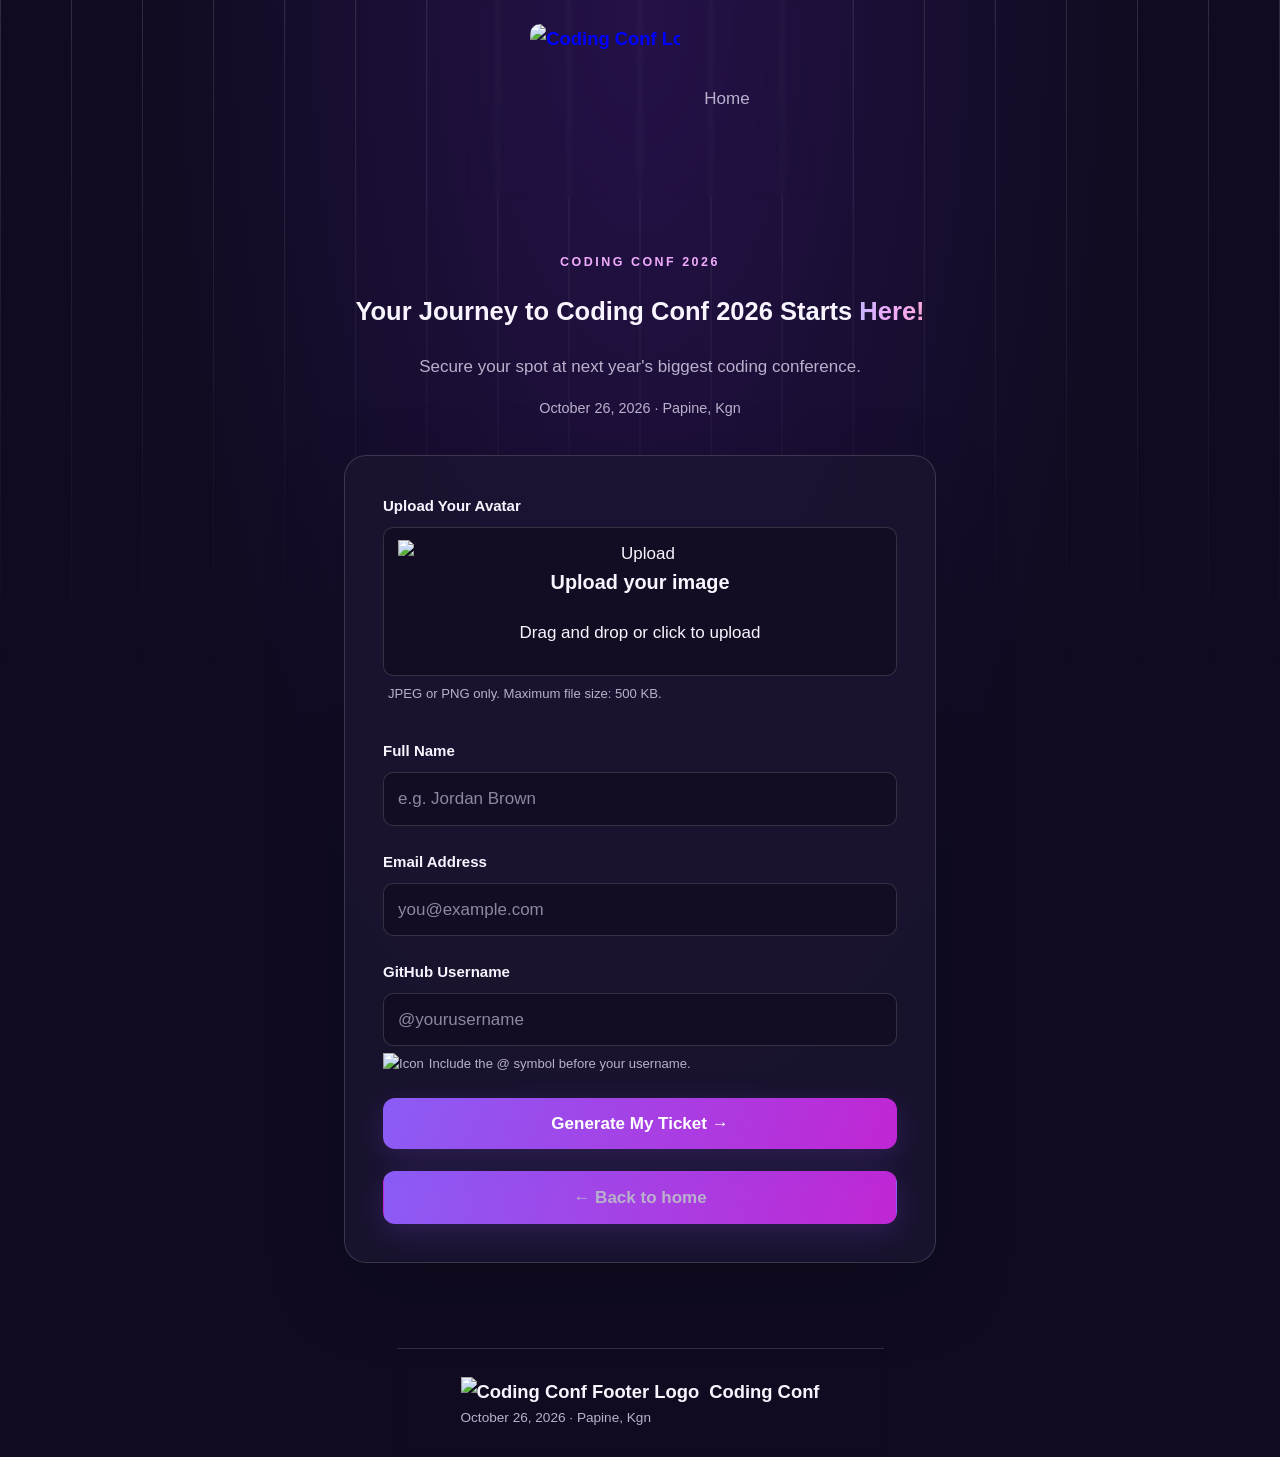
==== login.html @ df88a136 "Add files via upload" ====
<!DOCTYPE html>
<html lang="en">
<head>
    <meta charset="UTF-8">
    <meta name="viewport" content="width=device-width, initial-scale=1.0">
    <meta name="description"
          content="Register for Coding Conf 2026.">
    <title>Register | Coding Conf</title>
    <link rel="stylesheet" href="style.css">
    <script src="js/validation.js" defer></script>
</head>
<body>
<img style="z-index: -100; display:flex; position: fixed;" src="pattern-lines.svg">
<header class="site-header">
    <a class="brand" href="index.html">
        <img class="brand-icon" src="assets/logo-full.svg" alt="Coding Conf Logo">
    </a>

    <nav aria-label="Main navigation">
        <a href="index.html">Home</a>
    </nav>
</header>

<main class="form-page">
    <section class="form-intro">
        <p class="eyebrow">CODING CONF 2026</p>
        <h2>Your Journey to Coding Conf 2026 Starts <span class="gradient-text">Here!</span></h2>
        <p>
            Secure your spot at next year's biggest coding conference.
        </p>
        <p class="form-event-details">
            October 26, 2026 <span aria-hidden="true">·</span>
            Papine, Kgn
        </p>
    </section>

    <form id="registration-form" class="registration-form"
          novalidate>

        <div class="form-group">
            <div class="form-group">
                <label for="avatar">Upload Your Avatar</label>

                <span class="upload-box" id="photo">

                    <!-- Initial Upload State -->
                    <div id="upload-state">

                        <img
                                src="assets/icon-upload.svg"
                                alt="Upload"
                                style="display:block;margin:auto;">

                        <h3>Upload your image</h3>

                        <p>Drag and drop or click to upload</p>
                    </div>

                    <!-- Preview State -->
                    <div id="preview-state" style="display:none;">

                        <img
                                id="avatar-preview"
                                src=""
                                alt="Avatar Preview"
                                class="avatar-preview">

                        <div class="avatar-actions">

                            <button
                                    type="button"
                                    id="remove-image">
                                Remove image
                            </button>

                            <button
                                    type="button"
                                    id="change-image">
                                Change image
                            </button>
                        </div>
                    </div>

                    <input
                            type="file"
                            id="avatar"
                            name="avatar"
                            accept="image/jpeg,image/png"
                            hidden>

                </span>

                <!-- ADD THIS PART -->

                <small class="field-hint" id="avatar-hint">
                    <span style="display:inline-flex;">
                        <img
                                src="assets/icon-info.svg"
                                alt=""
                                style="margin-right:5px;">

                        JPEG or PNG only. Maximum file size: 500 KB.
                    </span>
                </small>

                <small
                        id="avatar-error"
                        class="error-message"
                        aria-live="polite"
                        style="
                        display:flex;
                        align-items:center;
                        gap:5px;">
                    <img
                            id="avatar-error-icon"
                            src="assets/icon-info.svg"
                            alt=""
                            style="
                                display:none;
                                width:16px;
                                height:16px;">

                    <span id="avatar-error-text"></span>
                </small>
            </div>

            <label for="full-name">Full Name</label>
            <input
                    type="text"
                    id="full-name"
                    name="fullName"
                    placeholder="e.g. Jordan Brown"
                    autocomplete="name"
                    aria-describedby="name-error"
                    required>

            <small class="error-message" id="full-name-error"
                   aria-live="polite"></small>
        </div>

        <div class="form-group">
            <label for="email">Email Address</label>
            <input
                    type="email"
                    id="email"
                    name="email"
                    placeholder="you@example.com"
                    autocomplete="email"
                    aria-describedby="email-error"
                    required>
            <small class="error-message" id="email-error"
                   aria-live="polite"></small>
        </div>

        <div class="form-group">
            <label for="github">GitHub Username</label>
            <input
                    type="text"
                    id="github"
                    name="github"
                    placeholder="@yourusername"
                    autocomplete="username"
                    aria-describedby="github-error"
                    required>
            <small class="field-hint">
                <span style="display: inline-flex;"> <img style="margin-right:5px" src="assets/icon-info.svg"
                                                          alt="Icon">Include the @ symbol before your username.</span>
            </small>
            <small class="error-message" id="github-error"
                   aria-live="polite"></small>
        </div>

        <p class="form-notice" id="form-notice"
           role="status" aria-live="polite"></p>

        <button class="button button-primary submit-button"
                type="submit">
            Generate My Ticket →
        </button>

        <a class="button button-primary back-link" href="index.html">
            ← Back to home
        </a>
    </form>
</main>
<img id="pattern-change" src="assets/pattern-lines.svg" class="bottom-left-image" alt=""></img>
<img src="assets/pattern-squiggly-line-top.svg" class="top-right-image" alt="">
<footer class="site-footer">
    <a class="brand" href="index.html">
        <img src="assets/logo-mark.svg" alt="Coding Conf Footer Logo">
        Coding Conf
    </a>
    <p>October 26, 2026 · Papine, Kgn</p>
</footer>
</body>
</html>
---- style.css ----
/* These settings make sizing easier to manage across the page */
* {
    box-sizing: border-box;
}

/* Makes scrolling to different sections look smoother */
html {
    scroll-behavior: smooth;
}

/* Main page style and the dark purple background */
body {
    display: flex;
    flex-direction: column;
    margin: 0;
    min-height: 100vh;
    background: radial-gradient(ellipse at top, rgba(109, 40, 217, 0.22), transparent 55%), #100b20;
    color: #f8f5ff;
    font-family: Arial, Helvetica, sans-serif;
    font-size: clamp(15px, 1.5vw, 17px);
    line-height: 1.6;
}

/* Stops images from going outside their containers */
img {
    display: block;
    max-width: 100%;
}
#pattern-change{
        background-image: url("assets/pattern-squiggly-line-bottom-desktop.svg");
                background-repeat: no-repeat;
                background-position: left;
                background-size: 100% 100%;
    }

/* Keeps links the same color as the rest of their text */
a {
    color: inherit;
    text-decoration: none;
}

/* Makes buttons and input fields use the same font as the page */
button,
input {
    font: inherit;
}

/* Removes the highlight that sometimes appears when tapping on a phone */
button,
a,
input {
    -webkit-tap-highlight-color: transparent;
}

/* Holds the logo and navigation links at the top */
.site-header {
 backdrop-filter: blur(2px);
    max-width: 1100px;
    margin: 0 auto;
    padding: 24px clamp(20px, 5vw, 64px);
    display: flex;
    align-items: center;
    justify-content: space-between;
    gap: 24px;
}

/* Keeps the logo icon and website name next to each other */
.brand {
    display: inline-flex;
    align-items: center;
    gap: 10px;
    font-size: 1.15rem;
    font-weight: bold;
    white-space: nowrap;
}

/* The little square beside the website name */
.brand-icon {
    display: inline-grid;
    place-items: center;
    width: 150px;
    height: 150px;
    border-radius: 10px;
    color: blue;
    font-weight: bold;
}

.gradient-text{
    background: linear-gradient(100deg,#c4b5fd, #f0abfc, #f9a8d4);
    -webkit-background-clip: text;
    background-clip: text;
    color: transparent;
}
/* Lines up the navigation links */
nav {
    display: flex;
    align-items: center;
    gap: clamp(12px, 3vw, 30px);
}

/* Gives the navigation links a softer color */
nav a {
    color: #b9b1cc;
    transition: color 0.2s;
}

/* Makes links brighter when someone hovers over them or selects them */
nav a:hover,
nav a:focus-visible {
    color: #f8f5ff;
}

/* Makes the register link look more like a button */
nav .nav-register {
    padding: 9px 16px;
    border: 1px solid rgba(255, 255, 255, 0.15);
    border-radius: 10px;
    color: #f8f5ff;
}

/* Makes sure the main content takes up the full available width */
main {
    width: 100%;
}

/* Keeps the main sections from getting too wide */
.hero,
.closing-section,
.site-footer {
    max-width: 1100px;
    margin: 0 auto;
    padding-left: clamp(20px, 5vw, 64px);
    padding-right: clamp(20px, 5vw, 64px);
}

/* The main welcome section at the top of the page */
.hero {
    min-height: 590px;
    padding-top: clamp(65px, 10vw, 120px);
    padding-bottom: 70px;
    text-align: center;
}

/* The small uppercase text above the main headings */
.eyebrow {
    margin: 0 0 18px;
    color: #f0abfc;
    font-size: 0.78rem;
    font-weight: bold;
    letter-spacing: 0.2em;
}

/* Removes the extra space at the top of headings and paragraphs */
h1,
h2,
h3,
p {
    margin-top: 0;
}

/* Sets the size and spacing for the main headings */
.hero h1,
.form-intro h1,
.success-message h1 {
    font-size: clamp(2.5rem, 7vw, 5rem);
    line-height: 1.08;
    letter-spacing: -0.045em;
}

/* Adds space below the main homepage heading */
.hero h1 {
    margin-bottom: 24px;
}

/* Keeps the descriptions from stretching too far across the page */
.hero-description {
    max-width: 620px;
    margin: 0 auto 30px;
    color: #b9b1cc;
}

/* General button style used around the website */
.button {
    display: inline-flex;
    align-items: center;
    justify-content: center;
    gap: 12px;
    min-height: 48px;
    padding: 12px 22px;
    border: 1px solid transparent;
    border-radius: 12px;
    cursor: pointer;
    font-weight: bold;
    text-align: center;
    transition: 0.2s;
}

/* Moves the button up a little when hovered over */
.button:hover {
    transform: translateY(-2px);
}

/* The main button with the purple and pink gradient */
.button-primary {
    background: linear-gradient(110deg, #8b5cf6, #c026d3);
    color: white;
    box-shadow: 0 8px 30px rgba(139, 92, 246, 0.2);
}

/* Gives the main button a stronger glow on hover */
.button-primary:hover {
    box-shadow: 0 10px 35px rgba(192, 38, 211, 0.3);
}

/* Holds the date, location and other event information */
.event-summary {
    display: flex;
    justify-content: center;
    flex-wrap: wrap;
    gap: 32px;
    margin-top: 65px;
    padding: 24px;
    border: 1px solid rgba(255, 255, 255, 0.15);
    border-radius: 18px;
    background: rgba(255, 255, 255, 0.035);
}

/* Stops each event detail from becoming too narrow */
.event-summary > div {
    min-width: 145px;
}

/* Small labels above the event details */
.detail-label {
    display: block;
    color: pink;
    font-size: 0.7rem;
    font-weight: bold;
    letter-spacing: 0.13em;
}

/* Makes the actual event details stand out */
.event-summary p {
    margin: 5px 0 0;
    font-weight: bold;
}

/* The section that explains what the event is about */
.about-section {
    padding-top: 60px;
    padding-bottom: 80px;
    text-align: center;
}

/* Sets the size of the headings in the about and closing sections */
.about-section h2,
.closing-section h2 {
    font-size: clamp(2rem, 5vw, 3.3rem);
    line-height: 1.15;
}

/* Leaves some room between the section description and the cards */
.section-description {
    margin-bottom: 42px;
}

.bottom-left-image {
    position: fixed;
    bottom: 0;
    left: 0;

    width: 350px;
    height: auto;

    z-index: -100;
}

.top-right-image {
    position: fixed;
    top: 0;
    right: 0;

    width: 350px;
    height: auto;

    z-index: -100;
}
/* The final section encouraging visitors to register */
.closing-section {
    padding-top: 60px;
    padding-bottom: 90px;
    text-align: center;
}

/* Gives the closing section paragraph a softer color */
.closing-section > p:not(.eyebrow) {
    color: #b9b1cc;
}

/* Keeps the registration page from getting too wide */
.form-page {
    max-width: 720px;
    margin: 0 auto;
    padding: 55px clamp(20px, 5vw, 64px) 85px;
}

/* Centers the introduction above the registration form */
.form-intro {
    margin-bottom: 35px;
    text-align: center;
}

/* Adds some room below the registration page heading */
.form-intro h1 {
    margin-bottom: 20px;
}

/* Softens the text explaining how to register */
.form-intro > p:not(.eyebrow) {
    color: #b9b1cc;
}

/* Makes the event details slightly smaller on the form page */
.form-event-details {
    font-size: 0.9rem;
}

/* The main box containing all the registration fields */
.registration-form {
    padding: clamp(22px, 5vw, 38px);
    border: 1px solid rgba(255, 255, 255, 0.15);
    border-radius: 22px;
    background: rgba(28, 21, 49, 0.82);
    box-shadow: 0 25px 80px rgba(0, 0, 0, 0.18);
}

/* Adds space between each form field */
.form-group {
    margin-bottom: 24px;
}

/* Makes the field labels easier to notice */
.form-group label {
    display: block;
    margin-bottom: 9px;
    font-size: 0.94rem;
    font-weight: bold;
}

/* Styles the boxes where visitors enter their information */
.form-group input, #photo {
    display: block;
    width: 100%;
    min-height: 49px;
    padding: 12px 14px;
    border: 1px solid rgba(255, 255, 255, 0.15);
    border-radius: 10px;
    outline: none;
    background: #120d22;
    color: #f8f5ff;
    transition: 0.2s;
}

/* Makes placeholder text visible without being too bright */
.form-group input::placeholder {
    color: #8f86a4;
}

/* Highlights the input box when someone clicks into it */
.form-group input:focus {
    border-color: #a78bfa;
    box-shadow: 0 0 0 3px rgba(167, 139, 250, 0.15);
}

/* Turns the input border red when the field has an error */
.form-group input[aria-invalid="true"] {
    border-color: #fca5a5;
}

.upload-box {
  border-radius: 16px;
  padding: 35px 20px;
  text-align: center;
  transition: 0.3s ease;
}

/* Extra information shown underneath a form field */
.field-hint {
    display: block;
    margin-top: 7px;
    color: #b9b1cc;
    font-size: 0.82rem;
}

/* Shows the error message below a field */
.error-message {
    display: block;
    margin-top: 5px;
    color: #fca5a5;
    font-size: 0.85rem;
}



/* General error message for problems with the whole form */
.form-notice {
    color: #fca5a5;
    font-size: 0.9rem;
}

/* Makes the submit button stretch across the form */
.submit-button {
    width: 100%;
    border: 0;
}

/* Link that takes visitors back to the previous page */
.back-link {
    display: block;
    margin-top: 22px;
    color: #b9b1cc;
    text-align: center;
}

/* Brightens the back link when someone hovers over it */
.back-link:hover {
    color: #f8f5ff;
}

/* Keeps the ticket page centered and easy to read */
.ticket-page {
    max-width: 900px;
    margin: 0 auto;
    padding: 55px clamp(20px, 5vw, 64px) 90px;
}

/* Centers the message shown after registration is successful */
.success-message {
    margin-bottom: 40px;
    text-align: center;
}

/* Sets a more suitable heading size for the success page */
.success-message h1 {
    font-size: clamp(2rem, 5vw, 3.6rem);
}

/* Makes the text under the success message less prominent */
.success-message > p {
    color: #b9b1cc;
}

#ticket-section{
    background-image: url("assets/pattern-ticket.svg");
        background-repeat: no-repeat;
        background-position: center;
        background-size: 100% 100%;
}
/* The main ticket card with its glass-like background */
.ticket-card {
    position: relative;
    overflow: hidden;
    padding: clamp(22px, 5vw, 40px);


    backdrop-filter: blur(2px);
    -webkit-backdrop-filter: blur(18px);
}

/* Lines up the top, bottom and attendee information inside the ticket */
.ticket-top,
.ticket-bottom,
.attendee-details {
    display: flex;
    align-items: center;
    justify-content: space-between;
    gap: 20px;
}

/* The small ticket type label in the top corner */
.ticket-badge {
    padding: 7px 10px;
    border: 1px solid rgba(255, 255, 255, 0.15);
    border-radius: 8px;
    color: #f0abfc;
    font-size: 0.68rem;
    font-weight: bold;
    letter-spacing: 0.08em;
}

/* Gives the event name and location room inside the ticket */
.ticket-event {
    padding: 15px 0 65px;
}

/* Makes the event name stand out on the ticket */
.ticket-event h2 {
    margin-bottom: 8px;
    font-size: clamp(1.6rem, 4vw, 2.4rem);
}

/* Styles the date and location below the event name */
.ticket-event p {
    margin-bottom: 0;
    color: #b9b1cc;
}

/* Holds the attendee photo, name and ticket number */
.attendee-details {
    justify-content: flex-start;
    padding: 28px 0;
}
#avatar{
    display:none !important;
}


.avatar-preview{
    width:70px;
    height:70px;
    object-fit:cover;
    border-radius:12px;
    display:block;
    margin:auto;
}

.avatar-actions{
    display:flex;
    justify-content:center;
    gap:10px;
    margin-top:10px;
}

.avatar-actions button{
    background:#4b466a;
    color:white;
    border:none;
    border-radius:5px;
    padding:6px 12px;
    cursor:pointer;
}

.drag-over{
    border:2px dashed hsl(7, 88%, 67%);
    background:rgba(245,116,99,.1);
}

/* The attendee's profile picture on the ticket */
.ticket-avatar {
    flex-shrink: 0;
    width: 76px;
    height: 76px;
    border: 2px solid rgba(255, 255, 255, 0.6);
    border-radius: 50%;
    background: #29203f;
    object-fit: cover;
}

/* Allows the attendee information to use the remaining space */
.attendee-info {
    min-width: 0;
    flex: 1;
}

/* Stops long names from breaking the ticket layout */
.attendee-info h3 {
    overflow-wrap: anywhere;
    margin: 4px 0;
    font-size: clamp(1rem, 3vw, 1.4rem);
}

/* Gives the attendee email address a pink color */
.attendee-info a {
    color: #f0abfc;
    overflow-wrap: anywhere;
}

/* Keeps the ticket number aligned to the right */
.ticket-number {
    position: absolute;
    right: 20px;
    top: 42%;
    transform: translateY(-50%);
    align-items: right;
    flex-shrink: 0;
    transform: rotate(90deg);
    text-align: right;
}

/* Makes the ticket number easy to find */
.ticket-number p {
    margin: 5px 0 0;
    font-size: 1.25rem;
    font-weight: bold;
}



/* Lines up the buttons underneath the ticket */
.ticket-actions {
    display: flex;
    justify-content: center;
    flex-wrap: wrap;
    gap: 14px;
    margin-top: 30px;
}

/* The footer with the final links and copyright text */
.site-footer {
    margin-top: auto;
    justify-content: space-between;
    flex-wrap: wrap;
    gap: 16px;
    padding-top: 28px;
    padding-bottom: 28px;
    border-top: 1px solid rgba(255, 255, 255, 0.15);
    backdrop-filter: blur(2px);
}

/* Keeps footer text small and muted */
.site-footer p {
    margin: 0;
    color: #b9b1cc;
    font-size: 0.85rem;
}

/* Puts the copyright on its own line */
.copyright {
    width: 100%;
}

/* Stops headings from overflowing when the text is long */
h1,
h2,
h3 {
    overflow-wrap: break-word;
}

/* Adds some space above focused links, buttons and inputs when scrolling */
button,
a,
input {
    scroll-margin-top: 20px;
}

/* Adds a clear outline when navigating with a keyboard */
a:focus-visible,
button:focus-visible,
input:focus-visible {
    outline: 3px solid #f0abfc;
    outline-offset: 4px;
}

/* Adjusts the layout for tablets and smaller screens */
@media (max-width: 700px) {

    /* Moves the header items towards the top */
    .site-header {
        align-items: flex-start;
    }

    /* Allows navigation links to move onto another line */
    .site-header nav {
        flex-wrap: wrap;
        justify-content: flex-end;
    }

    /* Stacks the feature cards into a single column */
    .feature-grid {
        grid-template-columns: 1fr;
    }

    /* Lets the hero section take up only the space it needs */
    .hero {
        min-height: auto;
    }

    /* Brings the event details a little closer together */
    .event-summary {
        gap: 22px;
    }

    /* Makes the event detail items narrower on smaller screens */
    .event-summary > div {
        min-width: 120px;
    }

    /* Stacks the footer content neatly */
    .site-footer {
        align-items: flex-start;
        flex-direction: column;
    }

    /* Lets the copyright text fit its content */
    .copyright {
        width: auto;
    }
}
#ticket-header{
    margin: 0;
    max-width: 11000px;
    background: radial-gradient(ellipse at top, rgba(109, 40, 217, 0.22), transparent 55%), #100b20;
    color: #f8f5ff;
    font-family: Arial, Helvetica, sans-serif;
    font-size: clamp(15px, 1.5vw, 17px);
    line-height: 1.6;
}
#ticket-footer{
    background: radial-gradient(ellipse at top, rgba(109, 40, 217, 0.22), transparent 55%), #100b20;
    color: #f8f5ff
    font-family: Arial, Helvetica, sans-serif;
    font-size: clamp(15px, 1.5vw, 17px);
}

@media screen and (max-width: 620px) {
    #ticket-section{
        background-image: url("assets/pattern-ticket.svg");
            background-repeat: no-repeat;
            background-position: center;
            background-size: 100% 100%;
    }
    #pattern-change{
        background-image: url("assets/pattern-squiggly-line-bottom-mobile-tablet.svg");
                background-repeat: no-repeat;
                background-position: left;
                background-size: 100% 100%;
    }

    .ticket-event {
        padding: 25px 0 5px;
    }
    .ticket-card {
       transform: scale(0.7);
               transform-origin: top left;
               width: 142.857%;
    }
}
/* Extra changes for smaller mobile phones */
@media (max-width: 480px) {

    #ticket-section{
            background-image: url("assets/pattern-ticket.svg");
                background-repeat: no-repeat;
                background-position: center;
                background-size: 100% 100%;
        }

        .ticket-event {
            padding: 25px 0 5px;
        }

    /* Puts the logo above the navigation links */
    .site-header {
        flex-direction: column;
        gap: 18px;
    }

    /* Aligns the navigation links to the left */
    .site-header nav {
        justify-content: flex-start;
        gap: 16px;
    }

    /* Reduces the space above the hero heading */
    .hero {
        padding-top: 60px;
    }

    /* Stacks the event details vertically */
    .event-summary {
        flex-direction: column;
        align-items: flex-start;
        gap: 18px;
        text-align: left;
    }

    /* Makes each event detail take up the full width */
    .event-summary > div {
        width: 100%;
    }

    /* Stacks the ticket header items on small screens */
    .ticket-top {
        align-items: flex-start;
        flex-direction: column;
    }

    /* Allows attendee details to wrap when space is limited */
    .attendee-details {
        flex-wrap: wrap;
    }

    /* Moves the ticket number towards the right */
    .ticket-number {
        margin-left: auto;
    }

    /* Adds space between the bottom ticket details */
    .ticket-bottom {
        gap: 20px;
    }

    /* Makes the ticket buttons full width on phones */
    .ticket-actions .button {
        width: 100%;
    }
}
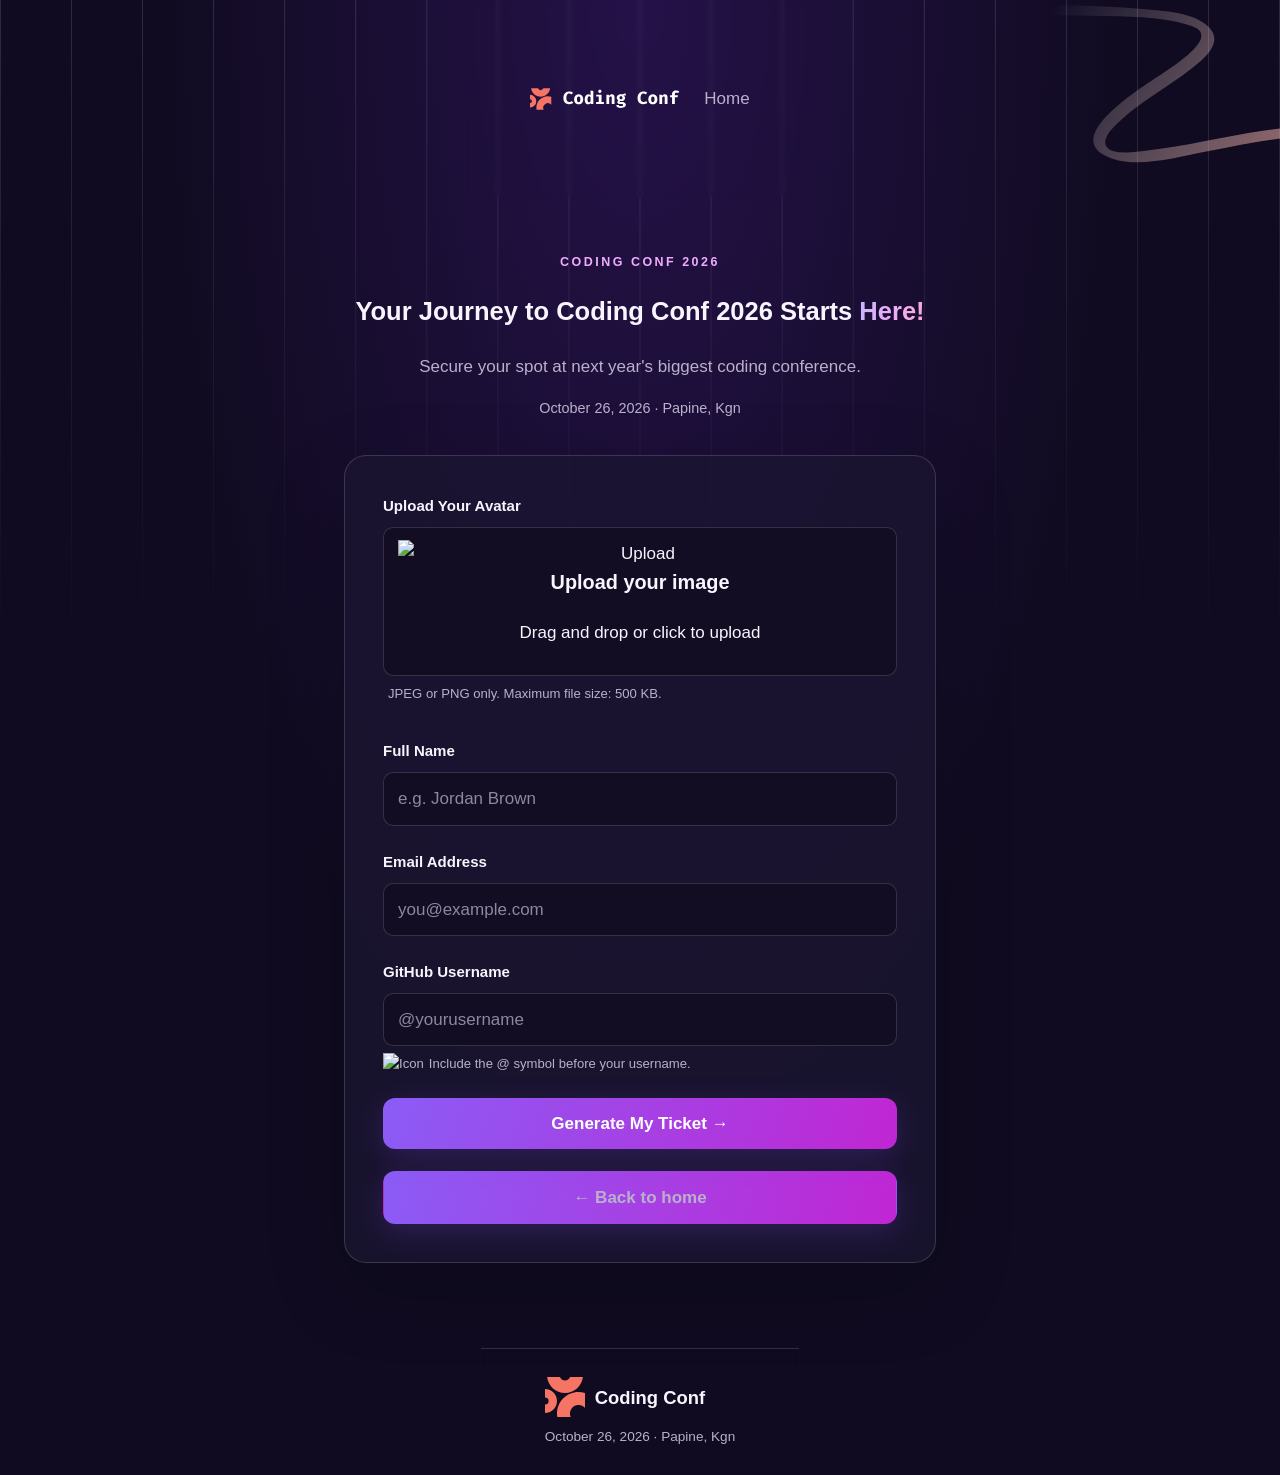
==== commit da3bf169: "Add avatar upload hint to registration form Added file upload hint for avatar image in registration " ====
--- a/login.html
+++ b/login.html
@@ -7,13 +7,13 @@
           content="Register for Coding Conf 2026.">
     <title>Register | Coding Conf</title>
     <link rel="stylesheet" href="style.css">
-    <script src="js/validation.js" defer></script>
+    <script src="validation.js" defer></script>
 </head>
 <body>
 <img style="z-index: -100; display:flex; position: fixed;" src="pattern-lines.svg">
 <header class="site-header">
     <a class="brand" href="index.html">
-        <img class="brand-icon" src="assets/logo-full.svg" alt="Coding Conf Logo">
+        <img class="brand-icon" src="logo-full.svg" alt="Coding Conf Logo">
     </a>
 
     <nav aria-label="Main navigation">
@@ -184,10 +184,10 @@
     </form>
 </main>
 <img id="pattern-change" src="assets/pattern-lines.svg" class="bottom-left-image" alt=""></img>
-<img src="assets/pattern-squiggly-line-top.svg" class="top-right-image" alt="">
+<img src="pattern-squiggly-line-top.svg" class="top-right-image" alt="">
 <footer class="site-footer">
     <a class="brand" href="index.html">
-        <img src="assets/logo-mark.svg" alt="Coding Conf Footer Logo">
+        <img src="logo-mark.svg" alt="Coding Conf Footer Logo">
         Coding Conf
     </a>
     <p>October 26, 2026 · Papine, Kgn</p>
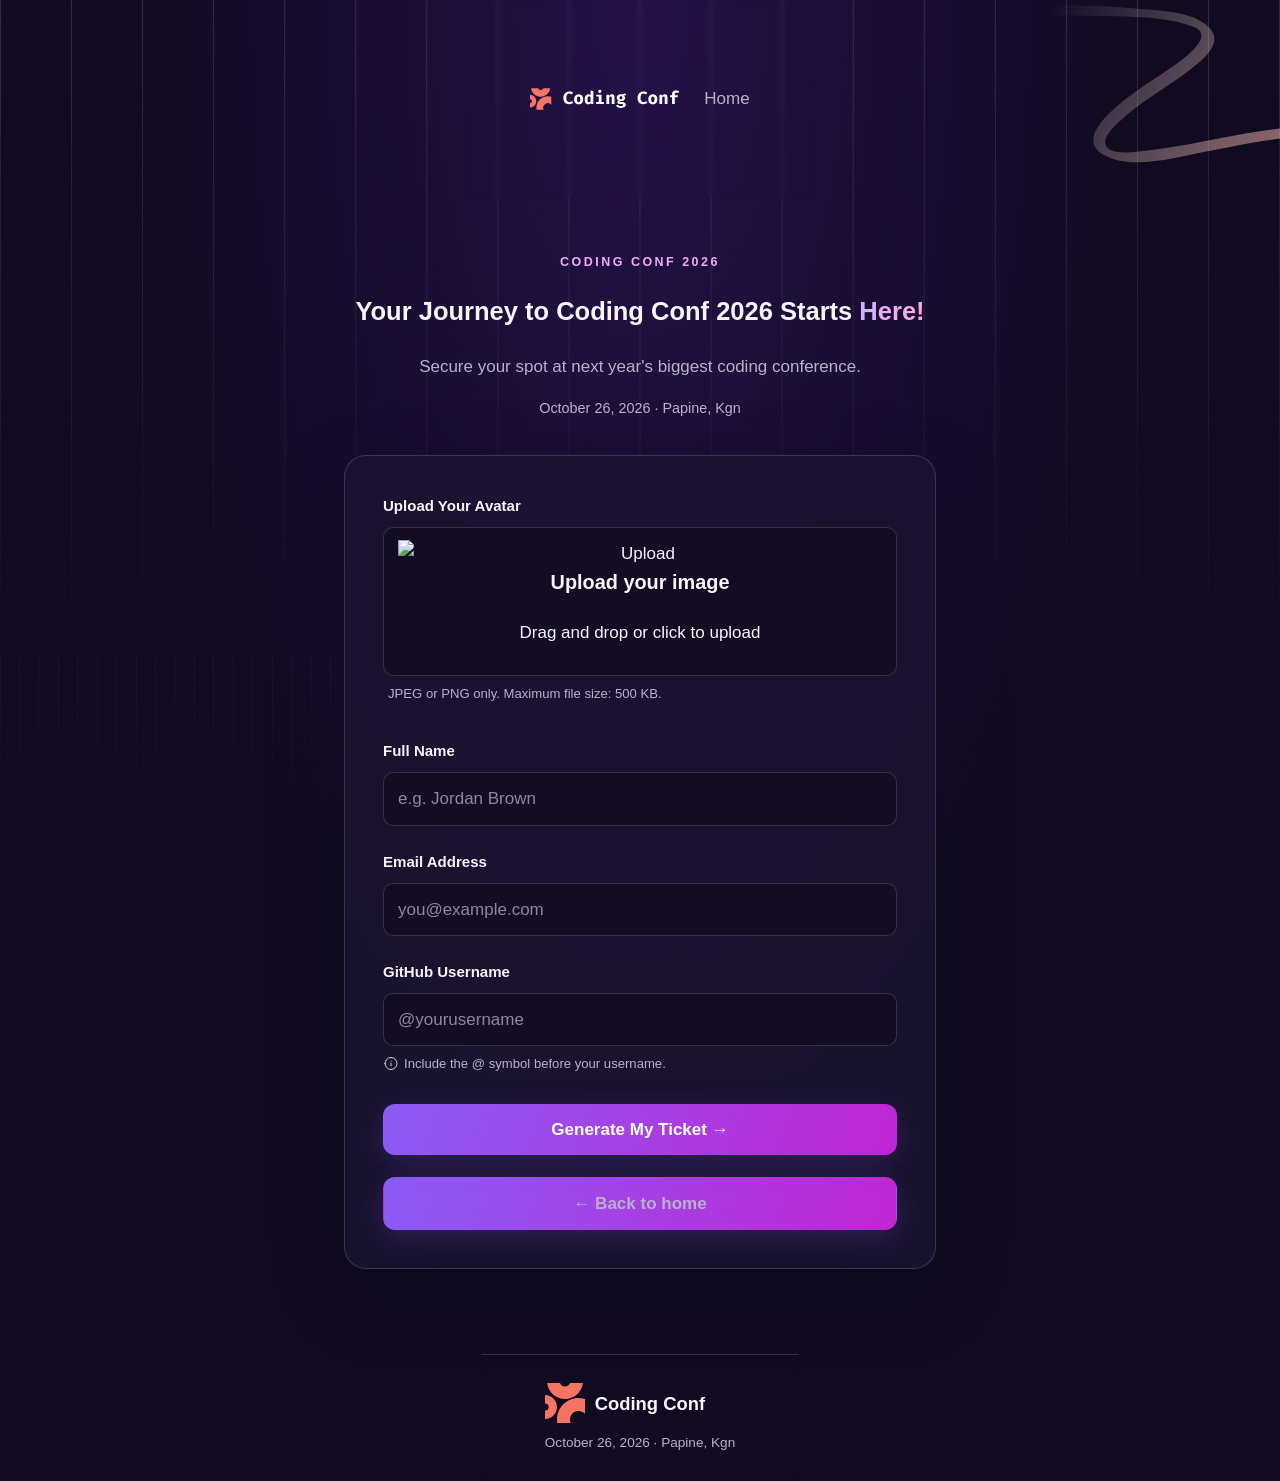
==== commit 320654be: "Update login.html" ====
--- a/login.html
+++ b/login.html
@@ -163,7 +163,7 @@
                     aria-describedby="github-error"
                     required>
             <small class="field-hint">
-                <span style="display: inline-flex;"> <img style="margin-right:5px" src="assets/icon-info.svg"
+                <span style="display: inline-flex;"> <img style="margin-right:5px" src="icon-info.svg"
                                                           alt="Icon">Include the @ symbol before your username.</span>
             </small>
             <small class="error-message" id="github-error"
@@ -183,7 +183,7 @@
         </a>
     </form>
 </main>
-<img id="pattern-change" src="assets/pattern-lines.svg" class="bottom-left-image" alt=""></img>
+<img id="pattern-change" src="pattern-lines.svg" class="bottom-left-image" alt=""></img>
 <img src="pattern-squiggly-line-top.svg" class="top-right-image" alt="">
 <footer class="site-footer">
     <a class="brand" href="index.html">
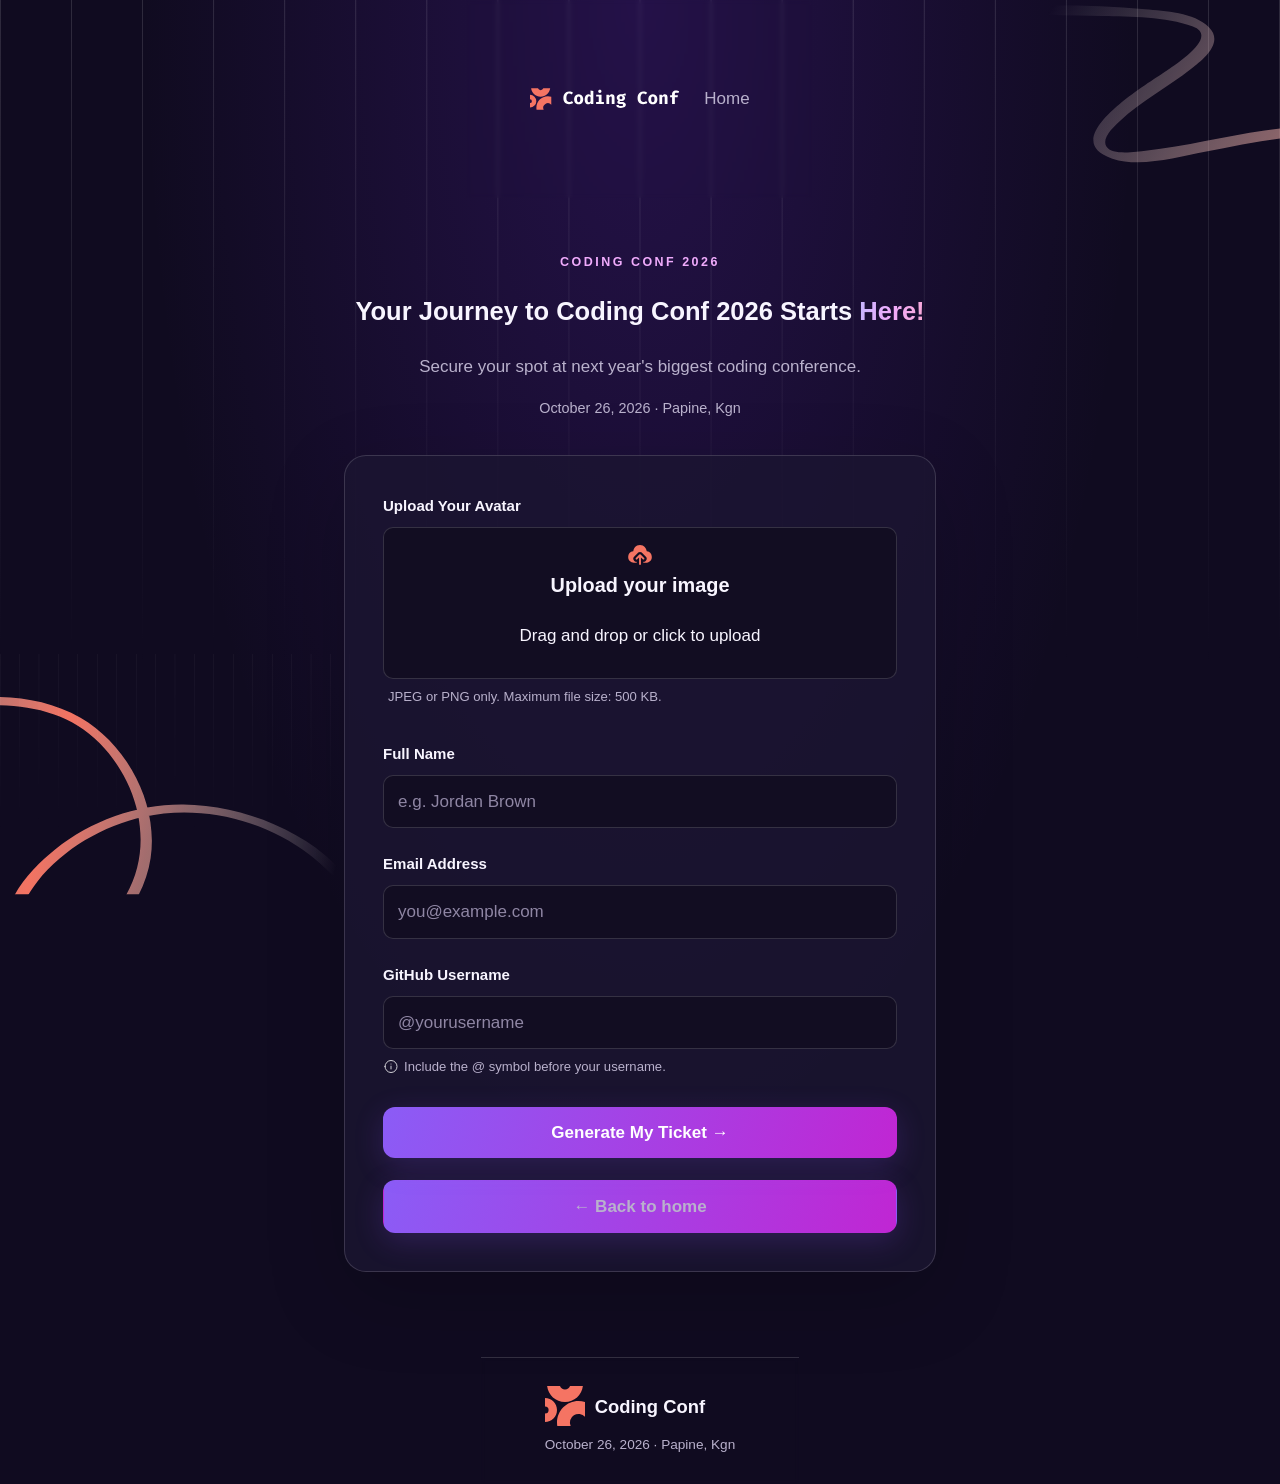
==== commit ed3fac8f: "Update login.html" ====
--- a/login.html
+++ b/login.html
@@ -47,7 +47,7 @@
                     <div id="upload-state">
 
                         <img
-                                src="assets/icon-upload.svg"
+                                src="icon-upload.svg"
                                 alt="Upload"
                                 style="display:block;margin:auto;">
 
--- a/style.css
+++ b/style.css
@@ -27,7 +27,7 @@
     max-width: 100%;
 }
 #pattern-change{
-        background-image: url("assets/pattern-squiggly-line-bottom-desktop.svg");
+        background-image: url("pattern-squiggly-line-bottom-desktop.svg");
                 background-repeat: no-repeat;
                 background-position: left;
                 background-size: 100% 100%;
@@ -451,7 +451,7 @@
 }
 
 #ticket-section{
-    background-image: url("assets/pattern-ticket.svg");
+    background-image: url("pattern-ticket.svg");
         background-repeat: no-repeat;
         background-position: center;
         background-size: 100% 100%;
@@ -714,13 +714,13 @@
 
 @media screen and (max-width: 620px) {
     #ticket-section{
-        background-image: url("assets/pattern-ticket.svg");
+        background-image: url("pattern-ticket.svg");
             background-repeat: no-repeat;
             background-position: center;
             background-size: 100% 100%;
     }
     #pattern-change{
-        background-image: url("assets/pattern-squiggly-line-bottom-mobile-tablet.svg");
+        background-image: url("Pattern-squiggly-line-bottom-mobile-tablet.svg");
                 background-repeat: no-repeat;
                 background-position: left;
                 background-size: 100% 100%;
@@ -739,7 +739,7 @@
 @media (max-width: 480px) {
 
     #ticket-section{
-            background-image: url("assets/pattern-ticket.svg");
+            background-image: url("pattern-ticket.svg");
                 background-repeat: no-repeat;
                 background-position: center;
                 background-size: 100% 100%;
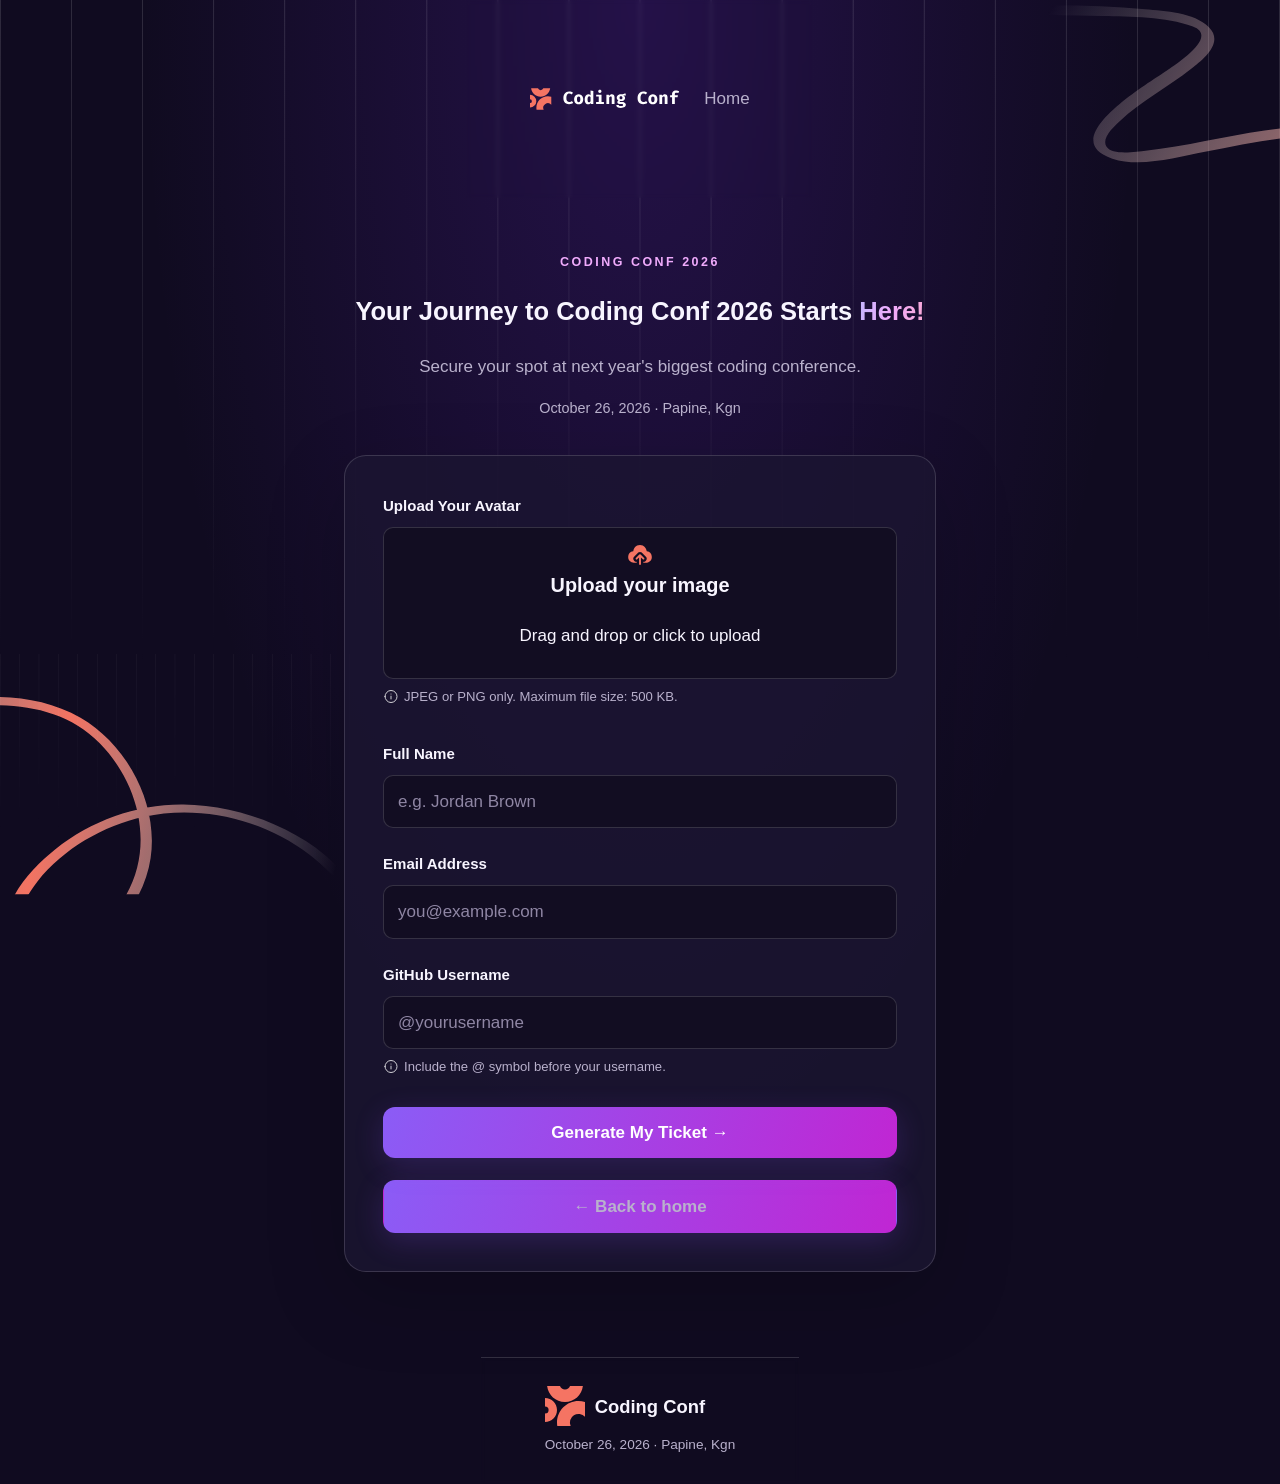
==== commit b4dd1bb0: "Fix HTML encoding issues in login.html" ====
--- a/login.html
+++ b/login.html
@@ -95,7 +95,7 @@
                 <small class="field-hint" id="avatar-hint">
                     <span style="display:inline-flex;">
                         <img
-                                src="assets/icon-info.svg"
+                                src="icon-info.svg"
                                 alt=""
                                 style="margin-right:5px;">
 
@@ -113,7 +113,7 @@
                         gap:5px;">
                     <img
                             id="avatar-error-icon"
-                            src="assets/icon-info.svg"
+                            src="icon-info.svg"
                             alt=""
                             style="
                                 display:none;
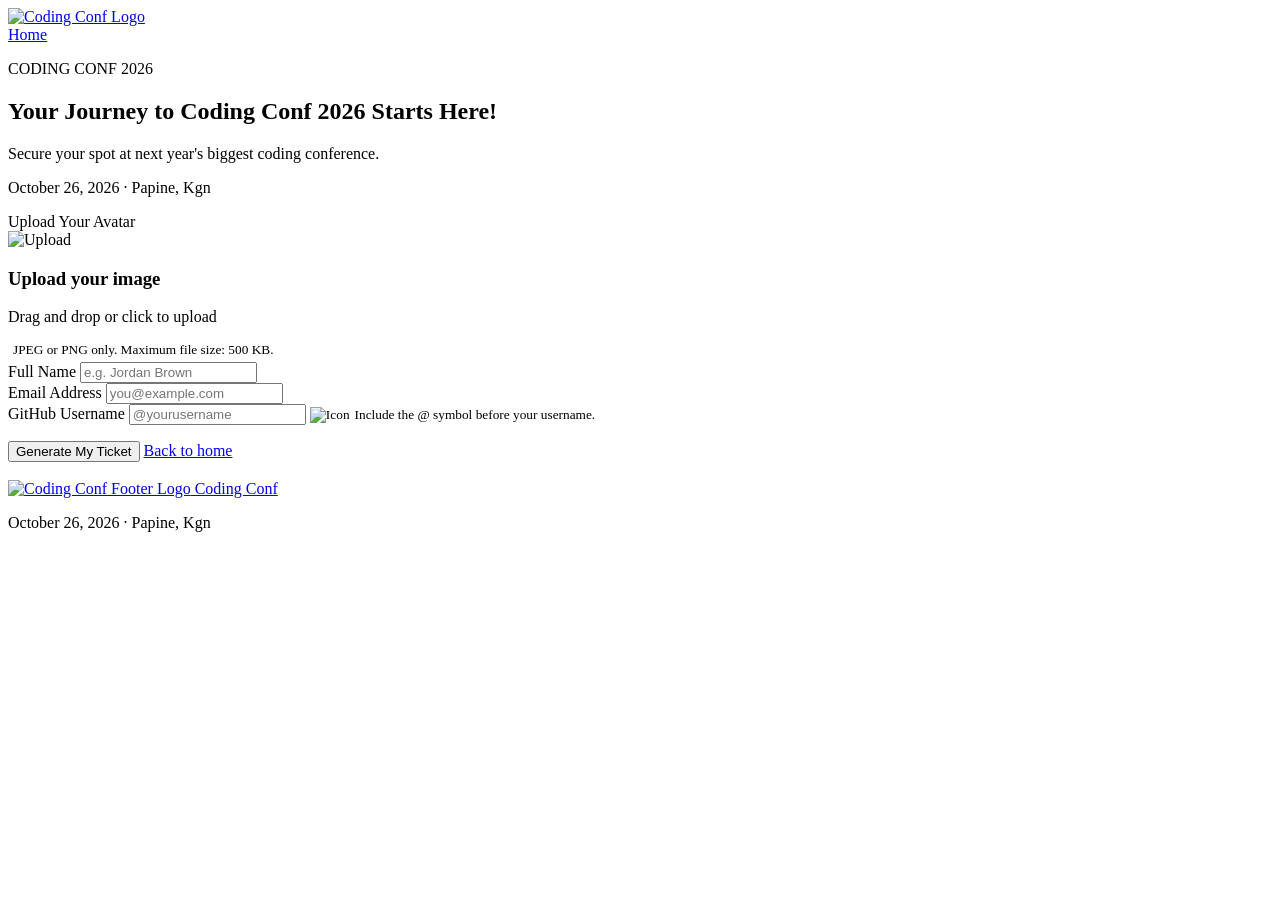
==== commit 91dac1f3: "Add files via upload" ====
--- a/login.html
+++ b/login.html
@@ -5,82 +5,128 @@
     <meta name="viewport" content="width=device-width, initial-scale=1.0">
     <meta name="description"
           content="Register for Coding Conf 2026.">
+
+    <!-- Page title, stylesheet, and form validation script -->
     <title>Register | Coding Conf</title>
-    <link rel="stylesheet" href="style.css">
-    <script src="validation.js" defer></script>
+    <link rel="stylesheet" href="../css/style.css">
+    <script src="../js/validation.js" defer></script>
+
+    <!-- Registration page background styling -->
+    <style>
+        body {
+            background-image: url("../assets/background-desktop.png");
+            background-repeat: no-repeat;
+            background-size: cover;
+            background-attachment: fixed;
+        }
+    </style>
 </head>
+
 <body>
-<img style="z-index: -100; display:flex; position: fixed;" src="pattern-lines.svg">
+
+<!-- Decorative background pattern -->
+<img style="z-index: -100; display:flex; position: fixed;"
+     src="../assets/pattern-lines.svg">
+
+<!-- HEADER / NAVIGATION  -->
 <header class="site-header">
+
+    <!-- Website logo linking to the home page -->
     <a class="brand" href="index.html">
-        <img class="brand-icon" src="logo-full.svg" alt="Coding Conf Logo">
+        <img class="brand-icon" src="../assets/logo-full.svg"
+             alt="Coding Conf Logo">
     </a>
 
+    <!-- Navigation link allowing visitors to return home -->
     <nav aria-label="Main navigation">
-        <a href="index.html">Home</a>
+        <a class="nav-register button" href="index.html">Home</a>
     </nav>
+
 </header>
 
+
+<!-- MAIN REGISTRATION CONTENT  -->
 <main class="form-page">
+
+    <!-- Introduction and event information -->
     <section class="form-intro">
+
+        <!-- Conference identification and registration heading -->
         <p class="eyebrow">CODING CONF 2026</p>
-        <h2>Your Journey to Coding Conf 2026 Starts <span class="gradient-text">Here!</span></h2>
+
+        <h2>
+            Your Journey to Coding Conf 2026 Starts
+            <span class="gradient-text">Here!</span>
+        </h2>
+
+        <!-- Brief explanation encouraging visitors to register -->
         <p>
             Secure your spot at next year's biggest coding conference.
         </p>
+
+        <!-- Conference date and location -->
         <p class="form-event-details">
             October 26, 2026 <span aria-hidden="true">·</span>
             Papine, Kgn
         </p>
+
     </section>
 
-    <form id="registration-form" class="registration-form"
-          novalidate>
-
+
+    <!--  REGISTRATION FORM  -->
+    <!-- novalidate allows the custom JavaScript validation to handle errors -->
+    <form id="registration-form" class="registration-form" novalidate>
+
+        <!-- User avatar upload and personal information -->
         <div class="form-group">
+
+            <!-- AVATAR UPLOAD -->
             <div class="form-group">
+
                 <label for="avatar">Upload Your Avatar</label>
 
+                <!-- Upload container with initial and preview states -->
                 <span class="upload-box" id="photo">
 
-                    <!-- Initial Upload State -->
+                    <!-- Initial state displayed before an image is selected -->
                     <div id="upload-state">
 
                         <img
-                                src="icon-upload.svg"
+                                src="../assets/icon-upload.svg"
                                 alt="Upload"
                                 style="display:block;margin:auto;">
 
                         <h3>Upload your image</h3>
 
                         <p>Drag and drop or click to upload</p>
+
                     </div>
 
-                    <!-- Preview State -->
+                    <!-- Preview state displayed after an image is selected -->
                     <div id="preview-state" style="display:none;">
 
+                        <!-- Selected avatar image preview -->
                         <img
                                 id="avatar-preview"
                                 src=""
                                 alt="Avatar Preview"
                                 class="avatar-preview">
 
+                        <!-- Controls for removing or replacing the selected image -->
                         <div class="avatar-actions">
 
-                            <button
-                                    type="button"
-                                    id="remove-image">
+                            <button type="button" id="remove-image">
                                 Remove image
                             </button>
 
-                            <button
-                                    type="button"
-                                    id="change-image">
+                            <button type="button" id="change-image">
                                 Change image
                             </button>
+
                         </div>
                     </div>
 
+                    <!-- Hidden file input used to select an avatar -->
                     <input
                             type="file"
                             id="avatar"
@@ -90,12 +136,11 @@
 
                 </span>
 
-                <!-- ADD THIS PART -->
-
+                <!-- Accepted image formats and maximum upload size -->
                 <small class="field-hint" id="avatar-hint">
                     <span style="display:inline-flex;">
                         <img
-                                src="icon-info.svg"
+                                src="../assets/icon-info.svg"
                                 alt=""
                                 style="margin-right:5px;">
 
@@ -103,6 +148,7 @@
                     </span>
                 </small>
 
+                <!-- Avatar validation error message and indicator -->
                 <small
                         id="avatar-error"
                         class="error-message"
@@ -111,20 +157,28 @@
                         display:flex;
                         align-items:center;
                         gap:5px;">
+
                     <img
                             id="avatar-error-icon"
-                            src="icon-info.svg"
+                            src="../assets/icon-info.svg"
                             alt=""
                             style="
-                                display:none;
-                                width:16px;
-                                height:16px;">
+                            display:none;
+                            width:16px;
+                            height:16px;">
 
                     <span id="avatar-error-text"></span>
+
                 </small>
+
             </div>
 
+
+            <!-- PERSONAL INFORMATION  -->
+
+            <!-- Full name input and validation message -->
             <label for="full-name">Full Name</label>
+
             <input
                     type="text"
                     id="full-name"
@@ -136,10 +190,16 @@
 
             <small class="error-message" id="full-name-error"
                    aria-live="polite"></small>
+
         </div>
 
+
+        <!--  EMAIL ADDRESS  -->
+        <!-- Email input and validation message -->
         <div class="form-group">
+
             <label for="email">Email Address</label>
+
             <input
                     type="email"
                     id="email"
@@ -148,12 +208,19 @@
                     autocomplete="email"
                     aria-describedby="email-error"
                     required>
+
             <small class="error-message" id="email-error"
                    aria-live="polite"></small>
+
         </div>
 
+
+        <!--  GITHUB USERNAME  -->
+        <!-- GitHub username input and formatting instructions -->
         <div class="form-group">
+
             <label for="github">GitHub Username</label>
+
             <input
                     type="text"
                     id="github"
@@ -162,35 +229,75 @@
                     autocomplete="username"
                     aria-describedby="github-error"
                     required>
+
+            <!-- Instruction reminding users to include the @ symbol -->
             <small class="field-hint">
-                <span style="display: inline-flex;"> <img style="margin-right:5px" src="icon-info.svg"
-                                                          alt="Icon">Include the @ symbol before your username.</span>
+                <span style="display: inline-flex;">
+                    <img
+                            style="margin-right:5px"
+                            src="../assets/icon-info.svg"
+                            alt="Icon">
+
+                    Include the @ symbol before your username.
+                </span>
             </small>
+
+            <!-- GitHub username validation error message -->
             <small class="error-message" id="github-error"
                    aria-live="polite"></small>
+
         </div>
 
+
+        <!-- General registration form status and validation feedback -->
         <p class="form-notice" id="form-notice"
            role="status" aria-live="polite"></p>
 
+
+        <!-- Submit button used to validate the information and generate a ticket -->
         <button class="button button-primary submit-button"
                 type="submit">
-            Generate My Ticket →
+            Generate My Ticket
         </button>
 
+        <!-- Secondary navigation link returning visitors to the home page -->
         <a class="button button-primary back-link" href="index.html">
-            ← Back to home
+            Back to home
         </a>
+
     </form>
+
 </main>
-<img id="pattern-change" src="pattern-lines.svg" class="bottom-left-image" alt=""></img>
-<img src="pattern-squiggly-line-top.svg" class="top-right-image" alt="">
+
+
+<!--  DECORATIVE PAGE ELEMENTS -->
+
+<!-- Bottom-left decorative line pattern -->
+<img id="pattern-change" src="../assets/pattern-lines.svg"
+     class="bottom-left-image" alt="">
+
+<!-- Top-right decorative squiggly pattern -->
+<img src="../assets/pattern-squiggly-line-top.svg"
+     class="top-right-image" alt="">
+
+<!-- Decorative circular background element -->
+<img src="../assets/pattern-circle.svg"
+     class="circle-image" alt="">
+
+
+<!-- FOOTER -->
 <footer class="site-footer">
+
+    <!-- Footer branding and home page link -->
     <a class="brand" href="index.html">
-        <img src="logo-mark.svg" alt="Coding Conf Footer Logo">
+        <img src="../assets/logo-mark.svg" alt="Coding Conf Footer Logo">
         Coding Conf
     </a>
+
+    <!-- Conference date and location -->
     <p>October 26, 2026 · Papine, Kgn</p>
+
 </footer>
+
 </body>
-</html>
+</html>
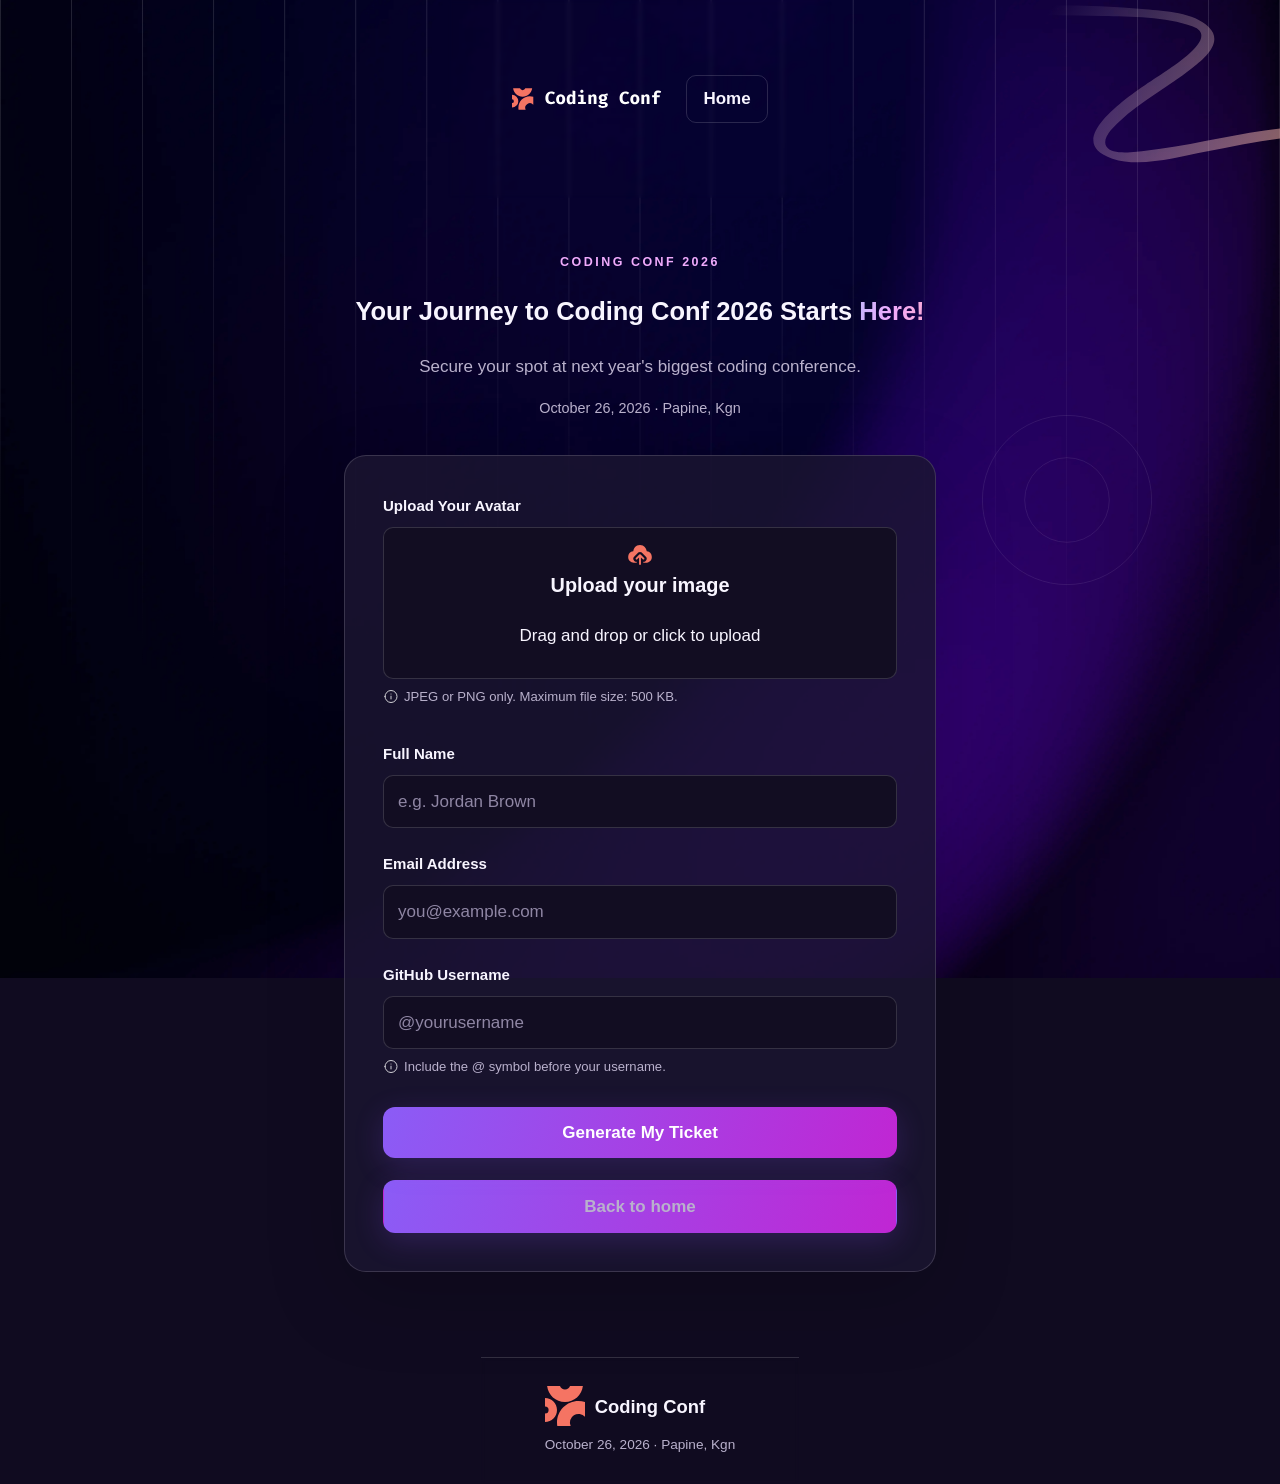
==== commit bb30c9a4: "Fix paths for resources in login.html Updated paths for stylesheets and scripts, and adjusted image " ====
--- a/login.html
+++ b/login.html
@@ -8,13 +8,13 @@
 
     <!-- Page title, stylesheet, and form validation script -->
     <title>Register | Coding Conf</title>
-    <link rel="stylesheet" href="../css/style.css">
-    <script src="../js/validation.js" defer></script>
+    <link rel="stylesheet" href="style.css">
+    <script src="validation.js" defer></script>
 
     <!-- Registration page background styling -->
     <style>
         body {
-            background-image: url("../assets/background-desktop.png");
+            background-image: url("background-desktop.png");
             background-repeat: no-repeat;
             background-size: cover;
             background-attachment: fixed;
@@ -26,14 +26,14 @@
 
 <!-- Decorative background pattern -->
 <img style="z-index: -100; display:flex; position: fixed;"
-     src="../assets/pattern-lines.svg">
+     src="pattern-lines.svg">
 
 <!-- HEADER / NAVIGATION  -->
 <header class="site-header">
 
     <!-- Website logo linking to the home page -->
     <a class="brand" href="index.html">
-        <img class="brand-icon" src="../assets/logo-full.svg"
+        <img class="brand-icon" src="logo-full.svg"
              alt="Coding Conf Logo">
     </a>
 
@@ -92,7 +92,7 @@
                     <div id="upload-state">
 
                         <img
-                                src="../assets/icon-upload.svg"
+                                src="icon-upload.svg"
                                 alt="Upload"
                                 style="display:block;margin:auto;">
 
@@ -140,7 +140,7 @@
                 <small class="field-hint" id="avatar-hint">
                     <span style="display:inline-flex;">
                         <img
-                                src="../assets/icon-info.svg"
+                                src="icon-info.svg"
                                 alt=""
                                 style="margin-right:5px;">
 
@@ -160,7 +160,7 @@
 
                     <img
                             id="avatar-error-icon"
-                            src="../assets/icon-info.svg"
+                            src="icon-info.svg"
                             alt=""
                             style="
                             display:none;
@@ -235,7 +235,7 @@
                 <span style="display: inline-flex;">
                     <img
                             style="margin-right:5px"
-                            src="../assets/icon-info.svg"
+                            src="icon-info.svg"
                             alt="Icon">
 
                     Include the @ symbol before your username.
@@ -273,15 +273,15 @@
 <!--  DECORATIVE PAGE ELEMENTS -->
 
 <!-- Bottom-left decorative line pattern -->
-<img id="pattern-change" src="../assets/pattern-lines.svg"
+<img id="pattern-change" src="pattern-lines.svg"
      class="bottom-left-image" alt="">
 
 <!-- Top-right decorative squiggly pattern -->
-<img src="../assets/pattern-squiggly-line-top.svg"
+<img src="pattern-squiggly-line-top.svg"
      class="top-right-image" alt="">
 
 <!-- Decorative circular background element -->
-<img src="../assets/pattern-circle.svg"
+<img src="pattern-circle.svg"
      class="circle-image" alt="">
 
 
@@ -290,7 +290,7 @@
 
     <!-- Footer branding and home page link -->
     <a class="brand" href="index.html">
-        <img src="../assets/logo-mark.svg" alt="Coding Conf Footer Logo">
+        <img src="logo-mark.svg" alt="Coding Conf Footer Logo">
         Coding Conf
     </a>
 
@@ -300,4 +300,4 @@
 </footer>
 
 </body>
-</html>+</html>
--- a/style.css
+++ b/style.css
@@ -0,0 +1,831 @@
+/* These settings make sizing easier to manage across the page */
+* {
+    box-sizing: border-box;
+}
+
+/* Makes scrolling to different sections look smoother */
+html {
+    scroll-behavior: smooth;
+}
+
+/* Main page style and the dark purple background */
+body {
+    display: flex;
+    flex-direction: column;
+    margin: 0;
+    min-height: 100vh;
+    background: radial-gradient(ellipse at top, rgba(109, 40, 217, 0.22), transparent 55%), #100b20;
+    color: #f8f5ff;
+    font-family: Arial, Helvetica, sans-serif;
+    font-size: clamp(15px, 1.5vw, 17px);
+    line-height: 1.6;
+}
+
+/* Stops images from going outside their containers */
+img {
+    display: block;
+    max-width: 100%;
+}
+#pattern-change{
+        content: url("../assets/pattern-squiggly-line-bottom-desktop.svg");
+    }
+
+/* Keeps links the same color as the rest of their text */
+a {
+    color: inherit;
+    text-decoration: none;
+}
+
+/* Makes buttons and input fields use the same font as the page */
+button,
+input {
+    font: inherit;
+}
+
+/* Gives basic hover properties */
+.hover{
+    transition: 0.2s;
+}
+.hover:hover {
+    transform: translateY(-2px);
+}
+
+/* Removes the highlight that sometimes appears when tapping on a phone */
+button,
+a,
+input {
+    -webkit-tap-highlight-color: transparent;
+}
+
+/* Holds the logo and navigation links at the top */
+.site-header {
+ backdrop-filter: blur(2px);
+    max-width: 1100px;
+    margin: 0 auto;
+    padding: 24px clamp(20px, 5vw, 64px);
+    display: flex;
+    align-items: center;
+    justify-content: space-between;
+    gap: 24px;
+}
+
+/* Keeps the logo icon and website name next to each other */
+.brand {
+    display: inline-flex;
+    align-items: center;
+    gap: 10px;
+    font-size: 1.15rem;
+    font-weight: bold;
+    white-space: nowrap;
+}
+
+/* The little square beside the website name */
+.brand-icon {
+    display: inline-grid;
+    place-items: center;
+    width: 150px;
+    height: 150px;
+    border-radius: 10px;
+    color: blue;
+    font-weight: bold;
+}
+
+.gradient-text{
+    background: linear-gradient(100deg,#c4b5fd, #f0abfc, #f9a8d4);
+    -webkit-background-clip: text;
+    background-clip: text;
+    color: transparent;
+}
+/* Lines up the navigation links */
+nav {
+    display: flex;
+    align-items: center;
+    gap: clamp(12px, 3vw, 30px);
+}
+
+/* Gives the navigation links a softer color */
+nav a {
+    color: #b9b1cc;
+    transition: color 0.2s;
+}
+
+/* Makes links brighter when someone hovers over them or selects them */
+nav a:hover,
+nav a:focus-visible {
+    color: #f8f5ff;
+}
+
+/* Makes the register link look more like a button */
+nav .nav-register {
+    padding: 9px 16px;
+    border: 1px solid rgba(255, 255, 255, 0.15);
+    border-radius: 10px;
+    color: #f8f5ff;
+}
+
+/* Makes sure the main content takes up the full available width */
+main {
+    width: 100%;
+}
+
+/* Keeps the main sections from getting too wide */
+.hero,
+.closing-section,
+.site-footer {
+    max-width: 1100px;
+    margin: 0 auto;
+    padding-left: clamp(20px, 5vw, 64px);
+    padding-right: clamp(20px, 5vw, 64px);
+}
+
+/* The main welcome section at the top of the page */
+.hero {
+    min-height: 590px;
+    padding-top: clamp(65px, 10vw, 120px);
+    padding-bottom: 70px;
+    text-align: center;
+}
+
+/* The small uppercase text above the main headings */
+.eyebrow {
+    margin: 0 0 18px;
+    color: #f0abfc;
+    font-size: 0.78rem;
+    font-weight: bold;
+    letter-spacing: 0.2em;
+}
+
+/* Removes the extra space at the top of headings and paragraphs */
+h1,
+h2,
+h3,
+p {
+    margin-top: 0;
+}
+
+/* Sets the size and spacing for the main headings */
+.hero h1,
+.form-intro h1,
+.success-message h1 {
+    font-size: clamp(2.5rem, 7vw, 5rem);
+    line-height: 1.08;
+    letter-spacing: -0.045em;
+}
+
+/* Adds space below the main homepage heading */
+.hero h1 {
+    margin-bottom: 24px;
+}
+
+/* Keeps the descriptions from stretching too far across the page */
+.hero-description {
+    max-width: 620px;
+    margin: 0 auto 30px;
+    color: #b9b1cc;
+}
+
+/* General button style used around the website */
+.button {
+    display: inline-flex;
+    align-items: center;
+    justify-content: center;
+    gap: 12px;
+    min-height: 48px;
+    padding: 12px 22px;
+    border: 1px solid transparent;
+    border-radius: 12px;
+    cursor: pointer;
+    font-weight: bold;
+    text-align: center;
+    transition: 0.2s;
+}
+
+/* Moves the button up a little when hovered over */
+.button:hover {
+    transform: translateY(-2px);
+}
+
+/* The main button with the purple and pink gradient */
+.button-primary {
+    background: linear-gradient(110deg, #8b5cf6, #c026d3);
+    color: white;
+    box-shadow: 0 8px 30px rgba(139, 92, 246, 0.2);
+}
+
+/* Gives the main button a stronger glow on hover */
+.button-primary:hover {
+    box-shadow: 0 10px 35px rgba(192, 38, 211, 0.3);
+}
+
+/* Holds the date, location and other event information */
+.event-summary {
+    display: flex;
+    justify-content: center;
+    flex-wrap: wrap;
+    gap: 32px;
+    margin-top: 65px;
+    padding: 24px;
+    border: 1px solid rgba(255, 255, 255, 0.15);
+    border-radius: 18px;
+    background: rgba(255, 255, 255, 0.035);
+}
+
+/* Stops each event detail from becoming too narrow */
+.event-summary > div {
+    min-width: 145px;
+}
+
+/* Small labels above the event details */
+.detail-label {
+    display: block;
+    color: pink;
+    font-size: 0.7rem;
+    font-weight: bold;
+    letter-spacing: 0.13em;
+}
+
+/* Makes the actual event details stand out */
+.event-summary p {
+    margin: 5px 0 0;
+    font-weight: bold;
+}
+
+/* The section that explains what the event is about */
+.about-section {
+    padding-top: 60px;
+    padding-bottom: 80px;
+    text-align: center;
+}
+
+/* Sets the size of the headings in the about and closing sections */
+.about-section h2,
+.closing-section h2 {
+    font-size: clamp(2rem, 5vw, 3.3rem);
+    line-height: 1.15;
+}
+
+/* Leaves some room between the section description and the cards */
+.section-description {
+    margin-bottom: 42px;
+}
+
+.bottom-left-image {
+    position: fixed;
+    bottom: 0;
+    left: 0;
+
+    width: 350px;
+    height: auto;
+
+    z-index: -100;
+}
+
+.top-right-image {
+    position: fixed;
+    top: 0;
+    right: 0;
+
+    width: 350px;
+    height: auto;
+
+    z-index: -100;
+}
+
+.circle-image {
+    position: fixed;
+
+    bottom: 35%;
+    right: 10%;
+
+    width: 170px;
+    height: 170px;
+
+}
+
+
+/* Keeps the registration page from getting too wide */
+.form-page {
+    max-width: 720px;
+    margin: 0 auto;
+    padding: 55px clamp(20px, 5vw, 64px) 85px;
+}
+
+/* Centers the introduction above the registration form */
+.form-intro {
+    margin-bottom: 35px;
+    text-align: center;
+}
+
+/* Adds some room below the registration page heading */
+.form-intro h1 {
+    margin-bottom: 20px;
+}
+
+/* Softens the text explaining how to register */
+.form-intro > p:not(.eyebrow) {
+    color: #b9b1cc;
+}
+
+/* Makes the event details slightly smaller on the form page */
+.form-event-details {
+    font-size: 0.9rem;
+}
+
+/* The main box containing all the registration fields */
+.registration-form {
+    padding: clamp(22px, 5vw, 38px);
+    border: 1px solid rgba(255, 255, 255, 0.15);
+    border-radius: 22px;
+    background: rgba(28, 21, 49, 0.82);
+    box-shadow: 0 25px 80px rgba(0, 0, 0, 0.18);
+}
+
+/* Adds space between each form field */
+.form-group {
+    margin-bottom: 24px;
+}
+
+/* Makes the field labels easier to notice */
+.form-group label {
+    display: block;
+    margin-bottom: 9px;
+    font-size: 0.94rem;
+    font-weight: bold;
+}
+
+/* Styles the boxes where visitors enter their information */
+.form-group input, #photo {
+    display: block;
+    width: 100%;
+    min-height: 49px;
+    padding: 12px 14px;
+    border: 1px solid rgba(255, 255, 255, 0.15);
+    border-radius: 10px;
+    outline: none;
+    background: #120d22;
+    color: #f8f5ff;
+    transition: 0.2s;
+}
+
+/* Makes placeholder text visible without being too bright */
+.form-group input::placeholder {
+    color: #8f86a4;
+}
+
+/* Highlights the input box when someone clicks into it */
+.form-group input:focus {
+    border-color: #a78bfa;
+    box-shadow: 0 0 0 3px rgba(167, 139, 250, 0.15);
+}
+
+/* Turns the input border red when the field has an error */
+.form-group input[aria-invalid="true"] {
+    border-color: #fca5a5;
+}
+
+.upload-box {
+  border-radius: 16px;
+  padding: 35px 20px;
+  text-align: center;
+  transition: 0.3s ease;
+}
+
+/* Extra information shown underneath a form field */
+.field-hint {
+    display: block;
+    margin-top: 7px;
+    color: #b9b1cc;
+    font-size: 0.82rem;
+}
+
+/* Shows the error message below a field */
+.error-message {
+    display: block;
+    margin-top: 5px;
+    color: #fca5a5;
+    font-size: 0.85rem;
+}
+
+
+
+/* General error message for problems with the whole form */
+.form-notice {
+    color: #fca5a5;
+    font-size: 0.9rem;
+}
+
+/* Makes the submit button stretch across the form */
+.submit-button {
+    width: 100%;
+    border: 0;
+}
+
+/* Link that takes visitors back to the previous page */
+.back-link {
+    display: block;
+    margin-top: 22px;
+    color: #b9b1cc;
+    text-align: center;
+}
+
+/* Brightens the back link when someone hovers over it */
+.back-link:hover {
+    color: #f8f5ff;
+}
+
+/* Keeps the ticket page centered and easy to read */
+.ticket-page {
+    max-width: 900px;
+    margin: 0 auto;
+    padding: 55px clamp(20px, 5vw, 64px) 90px;
+}
+
+/* Centers the message shown after registration is successful */
+.success-message {
+    margin-bottom: 40px;
+    text-align: center;
+}
+
+/* Sets a more suitable heading size for the success page */
+.success-message h1 {
+    font-size: clamp(2rem, 5vw, 3.6rem);
+}
+
+/* Makes the text under the success message less prominent */
+.success-message > p {
+    color: #b9b1cc;
+}
+
+#ticket-section{
+    background-image: url("../assets/pattern-ticket.svg");
+        background-repeat: no-repeat;
+        background-position: center;
+        background-size: 100% 100%;
+}
+/* The main ticket card with its glass-like background */
+.ticket-card {
+    position: relative;
+    overflow: hidden;
+    padding: clamp(22px, 5vw, 40px);
+
+
+    backdrop-filter: blur(2px);
+    -webkit-backdrop-filter: blur(18px);
+}
+
+/* Lines up the top, bottom and attendee information inside the ticket */
+.ticket-top,
+.ticket-bottom,
+.attendee-details {
+    display: flex;
+    align-items: center;
+    justify-content: space-between;
+    gap: 20px;
+}
+
+/* The small ticket type label in the top corner */
+.ticket-badge {
+    padding: 7px 10px;
+    border: 1px solid rgba(255, 255, 255, 0.15);
+    border-radius: 8px;
+    color: #f0abfc;
+    font-size: 0.68rem;
+    font-weight: bold;
+    letter-spacing: 0.08em;
+}
+
+/* Gives the event name and location room inside the ticket */
+.ticket-event {
+    padding: 15px 0 65px;
+}
+
+/* Makes the event name stand out on the ticket */
+.ticket-event h2 {
+    margin-bottom: 8px;
+    font-size: clamp(1.6rem, 4vw, 2.4rem);
+}
+
+/* Styles the date and location below the event name */
+.ticket-event p {
+    margin-bottom: 0;
+    color: #b9b1cc;
+}
+
+/* Holds the attendee photo, name and ticket number */
+.attendee-details {
+    justify-content: flex-start;
+    padding: 28px 0;
+}
+#avatar{
+    display:none !important;
+}
+
+
+.avatar-preview{
+    width:70px;
+    height:70px;
+    object-fit:cover;
+    border-radius:12px;
+    display:block;
+    margin:auto;
+}
+
+.avatar-actions{
+    display:flex;
+    justify-content:center;
+    gap:10px;
+    margin-top:10px;
+}
+
+.avatar-actions button{
+    background:#4b466a;
+    color:white;
+    border:none;
+    border-radius:5px;
+    padding:6px 12px;
+    cursor:pointer;
+}
+
+.drag-over{
+    border:2px dashed hsl(7, 88%, 67%);
+    background:rgba(245,116,99,.1);
+}
+
+/* The attendee's profile picture on the ticket */
+.ticket-avatar {
+    flex-shrink: 0;
+    width: 76px;
+    height: 76px;
+    border: 2px solid rgba(255, 255, 255, 0.6);
+    border-radius: 50%;
+    background: #29203f;
+    object-fit: cover;
+}
+
+/* Allows the attendee information to use the remaining space */
+.attendee-info {
+    min-width: 0;
+    flex: 1;
+}
+
+/* Stops long names from breaking the ticket layout */
+.attendee-info h3 {
+    overflow-wrap: anywhere;
+    margin: 4px 0;
+    font-size: clamp(1rem, 3vw, 1.4rem);
+}
+
+/* Gives the attendee email address a pink color */
+.attendee-info a {
+    color: #f0abfc;
+    overflow-wrap: anywhere;
+}
+
+/* Keeps the ticket number aligned to the right */
+.ticket-number {
+    position: absolute;
+    right: 20px;
+    top: 42%;
+    transform: translateY(-50%);
+    align-items: right;
+    flex-shrink: 0;
+    transform: rotate(90deg);
+    text-align: right;
+}
+
+/* Makes the ticket number easy to find */
+.ticket-number p {
+    margin: 5px 0 0;
+    font-size: 1.25rem;
+    font-weight: bold;
+}
+
+
+
+/* Lines up the buttons underneath the ticket */
+.ticket-actions {
+    display: flex;
+    justify-content: center;
+    flex-wrap: wrap;
+    gap: 14px;
+    margin-top: 30px;
+}
+
+/* The footer with the final links and copyright text */
+.site-footer {
+    margin-top: auto;
+    justify-content: space-between;
+    flex-wrap: wrap;
+    gap: 16px;
+    padding-top: 28px;
+    padding-bottom: 28px;
+    border-top: 1px solid rgba(255, 255, 255, 0.15);
+    backdrop-filter: blur(2px);
+}
+
+/* Keeps footer text small and muted */
+.site-footer p {
+    margin: 0;
+    color: #b9b1cc;
+    font-size: 0.85rem;
+}
+
+/* Puts the copyright on its own line */
+.copyright {
+    width: 100%;
+}
+
+/* Stops headings from overflowing when the text is long */
+h1,
+h2,
+h3 {
+    overflow-wrap: break-word;
+}
+
+/* Adds some space above focused links, buttons and inputs when scrolling */
+button,
+a,
+input {
+    scroll-margin-top: 20px;
+}
+
+/* Adds a clear outline when navigating with a keyboard */
+a:focus-visible,
+button:focus-visible,
+input:focus-visible {
+    outline: 3px solid #f0abfc;
+    outline-offset: 4px;
+}
+
+/* Adjusts the layout for tablets and smaller screens */
+@media (max-width: 700px) {
+    /* Makes the image smaller and moves it slightly */
+    .circle-image {
+        position: fixed;
+
+        bottom: 35%;
+        right: 10%;
+
+        width: 80px;
+        height: 80px;
+
+    }
+    .top-right-image {
+        position: fixed;
+        top: 0;
+        right: 0;
+
+        width: 250px;
+        height: auto;
+
+        z-index: -100;
+    }
+
+    /* Moves the header items towards the top */
+    .site-header {
+        align-items: flex-start;
+    }
+
+    /* Allows navigation links to move onto another line */
+    .site-header nav {
+        flex-wrap: wrap;
+        justify-content: flex-end;
+    }
+
+    /* Stacks the feature cards into a single column */
+    .feature-grid {
+        grid-template-columns: 1fr;
+    }
+
+    /* Lets the hero section take up only the space it needs */
+    .hero {
+        min-height: auto;
+    }
+
+    /* Brings the event details a little closer together */
+    .event-summary {
+        gap: 22px;
+    }
+
+    /* Makes the event detail items narrower on smaller screens */
+    .event-summary > div {
+        min-width: 120px;
+    }
+
+    /* Stacks the footer content neatly */
+    .site-footer {
+        align-items: flex-start;
+        flex-direction: column;
+    }
+
+    /* Lets the copyright text fit its content */
+    .copyright {
+        width: auto;
+    }
+}
+#ticket-header{
+    margin: 0;
+    max-width: 11000px;
+    background: radial-gradient(ellipse at top, rgba(109, 40, 217, 0.22), transparent 55%), #100b20;
+    color: #f8f5ff;
+    font-family: Arial, Helvetica, sans-serif;
+    font-size: clamp(15px, 1.5vw, 17px);
+    line-height: 1.6;
+}
+#ticket-footer{
+    background: radial-gradient(ellipse at top, rgba(109, 40, 217, 0.22), transparent 55%), #100b20;
+    color: #f8f5ff
+    font-family: Arial, Helvetica, sans-serif;
+    font-size: clamp(15px, 1.5vw, 17px);
+}
+
+@media screen and (max-width: 620px) {
+    #ticket-section{
+        background-image: url("../assets/pattern-ticket.svg");
+            background-repeat: no-repeat;
+            background-position: center;
+            background-size: 100% 100%;
+    }
+    #pattern-change{
+        content: url("../assets/pattern-squiggly-line-bottom-mobile-tablet.svg");
+    }
+
+    .ticket-event {
+        padding: 25px 0 5px;
+    }
+    .ticket-card {
+       transform: scale(0.7);
+               transform-origin: top left;
+               width: 142.857%;
+    }
+}
+/* Extra changes for smaller mobile phones */
+@media (max-width: 480px) {
+
+    #ticket-section{
+            background-image: url("../assets/pattern-ticket.svg");
+                background-repeat: no-repeat;
+                background-position: center;
+                background-size: 100% 100%;
+        }
+
+        .ticket-event {
+            padding: 25px 0 5px;
+        }
+
+    /* Puts the logo above the navigation links */
+    .site-header {
+        flex-direction: column;
+        gap: 18px;
+    }
+
+    /* Aligns the navigation links to the left */
+    .site-header nav {
+        justify-content: flex-start;
+        gap: 16px;
+    }
+
+    /* Reduces the space above the hero heading */
+    .hero {
+        padding-top: 60px;
+    }
+
+    /* Stacks the event details vertically */
+    .event-summary {
+        flex-direction: column;
+        align-items: flex-start;
+        gap: 18px;
+        text-align: left;
+    }
+
+    /* Makes each event detail take up the full width */
+    .event-summary > div {
+        width: 100%;
+    }
+
+    /* Stacks the ticket header items on small screens */
+    .ticket-top {
+        align-items: flex-start;
+        flex-direction: column;
+    }
+
+    /* Allows attendee details to wrap when space is limited */
+    .attendee-details {
+        flex-wrap: wrap;
+    }
+
+    /* Moves the ticket number towards the right */
+    .ticket-number {
+        margin-left: auto;
+    }
+
+    /* Adds space between the bottom ticket details */
+    .ticket-bottom {
+        gap: 20px;
+    }
+
+    /* Makes the ticket buttons full width on phones */
+    .ticket-actions .button {
+        width: 100%;
+    }
+}
